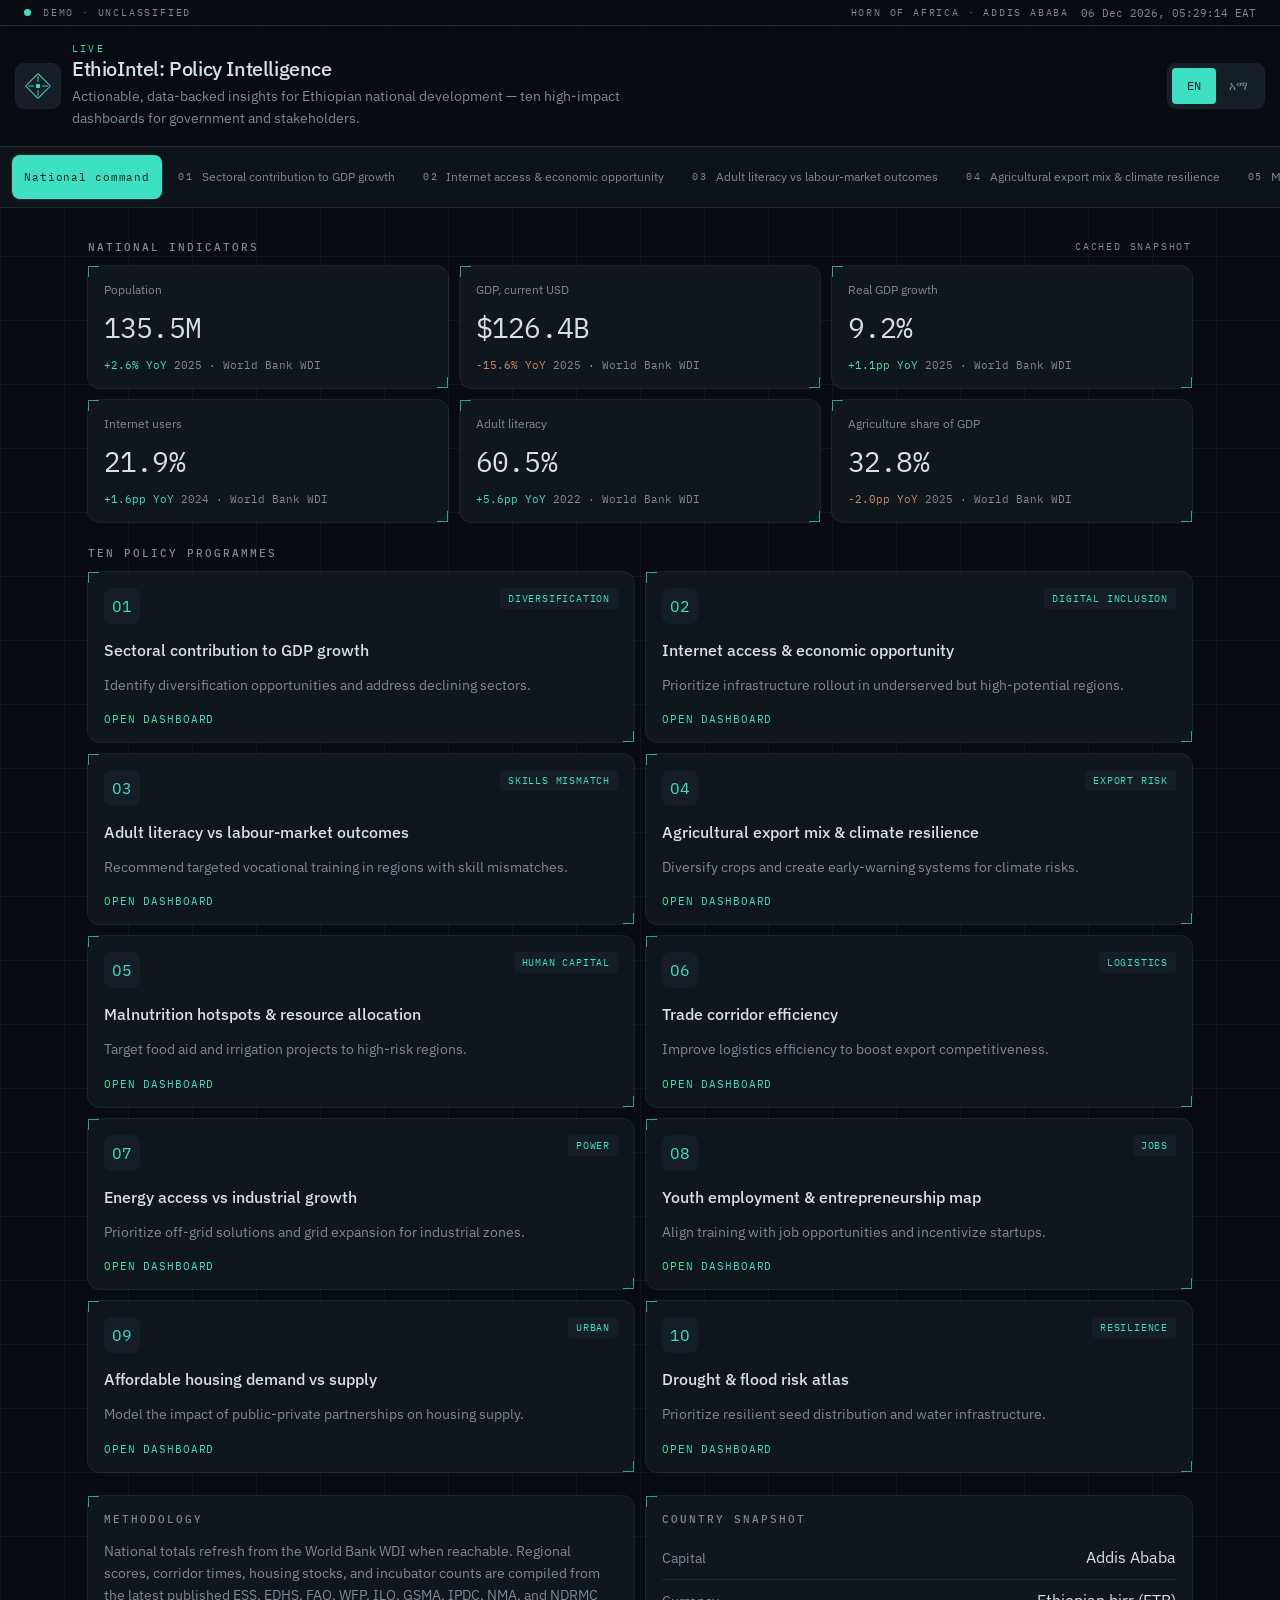
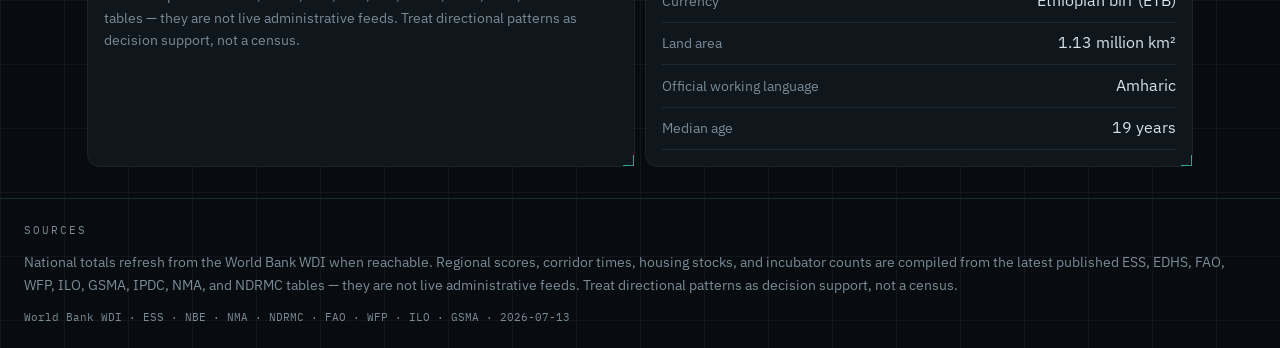
==== index.html @ a23248cf "Replace demo with ten-dashboard GitHub Pages site Ship EthioIntel as a static Pages site: bilingual " ====
<!doctype html>
<html lang="en">
  <head>
    <meta charset="utf-8" />
    <meta name="viewport" content="width=device-width, initial-scale=1" />
    <title>EthioIntel</title>
    <meta name="description" content="EthioIntel — data-backed policy intelligence for Ethiopian national development. Ten interactive dashboards for government and stakeholders." />
    <meta name="theme-color" content="#080c10" />
    <link rel="icon" type="image/svg+xml" href="favicon.svg" />
    <link rel="preconnect" href="https://fonts.googleapis.com" />
    <link rel="preconnect" href="https://fonts.gstatic.com" crossorigin />
    <link rel="stylesheet" href="https://fonts.googleapis.com/css2?family=IBM+Plex+Mono:wght@400;500&family=IBM+Plex+Sans:wght@400;500;600&family=Noto+Sans+Ethiopic:wght@400;500;600&display=swap" />
    <link rel="stylesheet" href="styles.css" />
  </head>
  <body>
    <div id="app"><p class="loading">Loading EthioIntel…</p></div>
    <script src="app.js"></script>
  </body>
</html>
---- styles.css ----
:root {
  --bg: #080c10;
  --surface: #0f161c;
  --elevated: #151e26;
  --fg: #d5e0e8;
  --muted: #7a8b97;
  --primary: #3ee0c4;
  --primary-fg: #06201a;
  --border: #1c2a34;
  --warn: #c9896a;
  --c1: #3ee0c4;
  --c2: #7aa8b8;
  --c3: #4d7c74;
  --c4: #c5d4dc;
  --c5: #3d5560;
  --font: "IBM Plex Sans", "Noto Sans Ethiopic", ui-sans-serif, system-ui, sans-serif;
  --mono: "IBM Plex Mono", ui-monospace, monospace;
}
* { box-sizing: border-box; }
html, body { margin: 0; min-height: 100dvh; background: var(--bg); color: var(--fg); font-family: var(--font); }
html[data-lang="am"] { font-family: "Noto Sans Ethiopic", var(--font); }
body {
  background-image:
    linear-gradient(to right, color-mix(in oklab, var(--fg) 4.5%, transparent) 1px, transparent 1px),
    linear-gradient(to bottom, color-mix(in oklab, var(--fg) 4.5%, transparent) 1px, transparent 1px);
  background-size: 64px 64px;
}
button:not(:disabled), [role="button"]:not(:disabled), a { cursor: pointer; }
a { color: inherit; text-decoration: none; }
h1, h2, h3 { text-wrap: balance; font-weight: 500; }
p { text-wrap: pretty; }
.wrap { max-width: 72rem; margin: 0 auto; padding: 1.5rem 1rem; display: flex; flex-direction: column; gap: 1.5rem; }
@media (min-width: 640px) { .wrap { padding: 2rem 1.5rem; } }
.bar { border-bottom: 1px solid var(--border); background: color-mix(in oklab, var(--bg) 90%, transparent); }
.bar-top, .bar-main { display: flex; align-items: center; justify-content: space-between; gap: 0.75rem; }
.bar-top { padding: 0.35rem 1rem; border-bottom: 1px solid var(--border); }
@media (min-width: 640px) { .bar-top, .bar-main { padding-left: 1.5rem; padding-right: 1.5rem; } }
.bar-main { padding: 1rem; gap: 1rem; flex-wrap: wrap; }
.brand { display: flex; gap: 0.75rem; align-items: center; min-width: 0; }
.mark {
  width: 2.75rem; height: 2.75rem; display: grid; place-items: center;
  background: var(--elevated); color: var(--primary); border-radius: 0.5rem;
  box-shadow: 0 0 0 1px color-mix(in oklab, var(--fg) 10%, transparent);
}
.live { font-family: var(--mono); font-size: 0.625rem; letter-spacing: 0.22em; color: var(--primary); text-transform: uppercase; margin: 0; }
h1 { font-size: 1.25rem; margin: 0; letter-spacing: -0.02em; }
.sub { margin: 0.25rem 0 0; color: var(--muted); font-size: 0.875rem; line-height: 1.55; max-width: 36rem; }
.micro { font-family: var(--mono); font-size: 0.625rem; letter-spacing: 0.18em; color: var(--muted); text-transform: uppercase; margin: 0; }
.dot { width: 7px; height: 7px; border-radius: 99px; background: var(--primary); animation: pulse 2.2s ease-out infinite; }
@keyframes pulse {
  0% { box-shadow: 0 0 0 0 color-mix(in oklab, var(--primary) 55%, transparent); }
  70% { box-shadow: 0 0 0 8px transparent; }
  100% { box-shadow: 0 0 0 0 transparent; }
}
.lang { display: inline-flex; height: 2.75rem; padding: 0.25rem; background: var(--elevated); border-radius: 0.5rem; box-shadow: 0 0 0 1px color-mix(in oklab, var(--fg) 10%, transparent); }
.lang button {
  min-width: 2.75rem; border: 0; background: transparent; color: var(--muted);
  font-family: var(--mono); font-size: 0.75rem; border-radius: 0.25rem; padding: 0.35rem 0.75rem;
}
.lang button[aria-pressed="true"] { background: var(--primary); color: var(--primary-fg); }
.nav { border-bottom: 1px solid var(--border); background: color-mix(in oklab, var(--surface) 80%, transparent); overflow-x: auto; display: flex; gap: 0.25rem; padding: 0.5rem 0.75rem; scrollbar-width: thin; }
.nav a {
  height: 2.75rem; display: flex; align-items: center; gap: 0.5rem; padding: 0 0.75rem;
  border-radius: 0.5rem; color: var(--muted); font-size: 0.75rem; white-space: nowrap;
}
.nav a.on, .nav a.home-on { background: var(--elevated); color: var(--primary); box-shadow: 0 0 0 1px color-mix(in oklab, var(--fg) 10%, transparent); }
.nav a.home-on { background: var(--primary); color: var(--primary-fg); font-family: var(--mono); font-size: 0.6875rem; letter-spacing: 0.08em; }
.card {
  position: relative; background: var(--surface); border-radius: 0.75rem; padding: 1rem;
  box-shadow: 0 0 0 1px color-mix(in oklab, var(--fg) 10%, transparent);
  transition: box-shadow 150ms ease-out;
}
.card:hover { box-shadow: 0 0 0 1px color-mix(in oklab, var(--primary) 45%, transparent); }
.card::before, .card::after { content: ""; position: absolute; width: 10px; height: 10px; pointer-events: none; }
.card::before { top: 0; left: 0; border-top: 1px solid color-mix(in oklab, var(--primary) 70%, transparent); border-left: 1px solid color-mix(in oklab, var(--primary) 70%, transparent); }
.card::after { right: 0; bottom: 0; border-right: 1px solid color-mix(in oklab, var(--primary) 70%, transparent); border-bottom: 1px solid color-mix(in oklab, var(--primary) 70%, transparent); }
.grid2 { display: grid; gap: 0.75rem; }
.grid3 { display: grid; gap: 0.75rem; }
@media (min-width: 640px) { .grid2 { grid-template-columns: 1fr 1fr; } .grid3 { grid-template-columns: 1fr 1fr; } }
@media (min-width: 1280px) { .grid3 { grid-template-columns: 1fr 1fr 1fr; } }
.k { color: var(--muted); font-size: 0.75rem; margin: 0; }
.v { font-family: var(--mono); font-size: 1.75rem; margin: 0.75rem 0 0; letter-spacing: -0.03em; }
.src { font-family: var(--mono); font-size: 0.6875rem; color: var(--muted); margin: 0.75rem 0 0; }
.sec { font-family: var(--mono); font-size: 0.6875rem; letter-spacing: 0.18em; color: var(--muted); text-transform: uppercase; margin: 0 0 0.75rem; }
.tag { background: var(--elevated); color: var(--primary); font-family: var(--mono); font-size: 0.625rem; letter-spacing: 0.08em; text-transform: uppercase; padding: 0.25rem 0.5rem; border-radius: 0.25rem; }
.row { display: flex; justify-content: space-between; align-items: flex-start; gap: 0.75rem; }
.icon { width: 2.25rem; height: 2.25rem; display: grid; place-items: center; background: var(--elevated); color: var(--primary); border-radius: 0.5rem; }
.muted { color: var(--muted); font-size: 0.875rem; line-height: 1.6; }
.heat { display: grid; grid-template-columns: 1fr 1fr; gap: 0.5rem; }
@media (min-width: 768px) {
  .heat.atlas {
    grid-template-columns: 1.05fr 1.25fr 1fr 1.2fr;
    grid-template-areas:
      "tigray tigray afar somali"
      "benishangul amhara afar somali"
      "gambela oromia harari somali"
      "gambela south sidama dire"
      ". addis addis .";
  }
  .heat.atlas [data-id="tigray"] { grid-area: tigray; }
  .heat.atlas [data-id="afar"] { grid-area: afar; }
  .heat.atlas [data-id="somali"] { grid-area: somali; }
  .heat.atlas [data-id="benishangul"] { grid-area: benishangul; }
  .heat.atlas [data-id="amhara"] { grid-area: amhara; }
  .heat.atlas [data-id="gambela"] { grid-area: gambela; }
  .heat.atlas [data-id="oromia"] { grid-area: oromia; }
  .heat.atlas [data-id="harari"] { grid-area: harari; }
  .heat.atlas [data-id="south"] { grid-area: south; }
  .heat.atlas [data-id="sidama"] { grid-area: sidama; }
  .heat.atlas [data-id="dire"] { grid-area: dire; }
  .heat.atlas [data-id="addis"] { grid-area: addis; }
}
.atlas-scale {
  display: inline-block; width: 3.5rem; height: 0.35rem; border-radius: 99px; vertical-align: middle; margin: 0 0.35rem;
  background: linear-gradient(to right, color-mix(in oklab, var(--primary) 12%, var(--elevated)), var(--primary));
}
.heat div { border-radius: 0.5rem; padding: 0.75rem; box-shadow: 0 0 0 1px color-mix(in oklab, var(--fg) 10%, transparent); }
.heat p { margin: 0; font-size: 0.75rem; }
.heat b { display: block; font-family: var(--mono); font-size: 1.125rem; font-weight: 500; margin-top: 0.25rem; }
.bars { display: flex; align-items: flex-end; gap: 0.5rem; height: 14rem; padding-top: 0.5rem; }
.bars .col { flex: 1; display: flex; flex-direction: column; justify-content: flex-end; align-items: center; gap: 0.35rem; min-width: 0; }
.stack { width: 100%; max-width: 2.75rem; display: flex; flex-direction: column-reverse; height: 12rem; }
.stack span, .bars .bar { display: block; width: 100%; border-radius: 2px 2px 0 0; }
.bars .lbl { font-family: var(--mono); font-size: 0.625rem; color: var(--muted); }
.hbar { display: grid; gap: 0.65rem; }
.hbar .lab { display: flex; justify-content: space-between; font-size: 0.8rem; margin-bottom: 0.2rem; }
.track { height: 0.5rem; background: var(--elevated); border-radius: 99px; overflow: hidden; }
.fill { height: 100%; background: var(--primary); border-radius: 99px; }
.pie-wrap { display: flex; flex-direction: column; gap: 0.75rem; }
@media (min-width: 640px) { .pie-wrap { flex-direction: row; align-items: center; } }
.pie { width: 9rem; height: 9rem; border-radius: 50%; flex-shrink: 0; }
.legend { list-style: none; margin: 0; padding: 0; display: grid; gap: 0.5rem; flex: 1; }
.legend li { display: flex; justify-content: space-between; gap: 0.5rem; font-size: 0.875rem; }
.sw { width: 0.625rem; height: 0.625rem; border-radius: 2px; display: inline-block; margin-right: 0.5rem; }
.insight { border-top: 1px solid var(--border); padding-top: 1rem; margin-top: 1rem; }
.insight:first-child { border: 0; margin-top: 0; padding-top: 0; }
.kind { font-family: var(--mono); font-size: 0.625rem; letter-spacing: 0.08em; color: var(--primary); text-transform: uppercase; margin: 0; }
.gap { background: var(--elevated); color: var(--warn); font-family: var(--mono); font-size: 0.625rem; text-transform: uppercase; padding: 0.15rem 0.4rem; border-radius: 0.25rem; }
footer { border-top: 1px solid var(--border); padding: 1.5rem 1rem; }
@media (min-width: 640px) { footer { padding-left: 1.5rem; padding-right: 1.5rem; } }
.back {
  display: inline-flex; align-items: center; height: 2.75rem; padding: 0 0.75rem;
  background: var(--elevated); border-radius: 0.5rem; font-family: var(--mono);
  font-size: 0.6875rem; letter-spacing: 0.08em; text-transform: uppercase; color: var(--muted);
  box-shadow: 0 0 0 1px color-mix(in oklab, var(--fg) 10%, transparent);
}
.pair { display: grid; gap: 0.85rem; }
.pair .two { display: grid; gap: 0.3rem; }
.pair .two .track:nth-child(2) .fill { background: var(--c2); }
@media (prefers-reduced-motion: reduce) { .dot { animation: none; } }
.clock { font-family: var(--mono); font-size: 0.6875rem; color: var(--muted); }
.open { font-family: var(--mono); font-size: 0.6875rem; letter-spacing: 0.08em; color: var(--primary); text-transform: uppercase; margin: 1rem 0 0; }
.delta { color: var(--primary); font-family: var(--mono); font-size: 0.6875rem; }
.delta.down { color: var(--warn); }
.loading { font-family: var(--mono); font-size: 0.6875rem; color: var(--muted); padding: 0.5rem 1rem 0; }
@media (max-width: 639px) { .hide-sm { display: none; } }
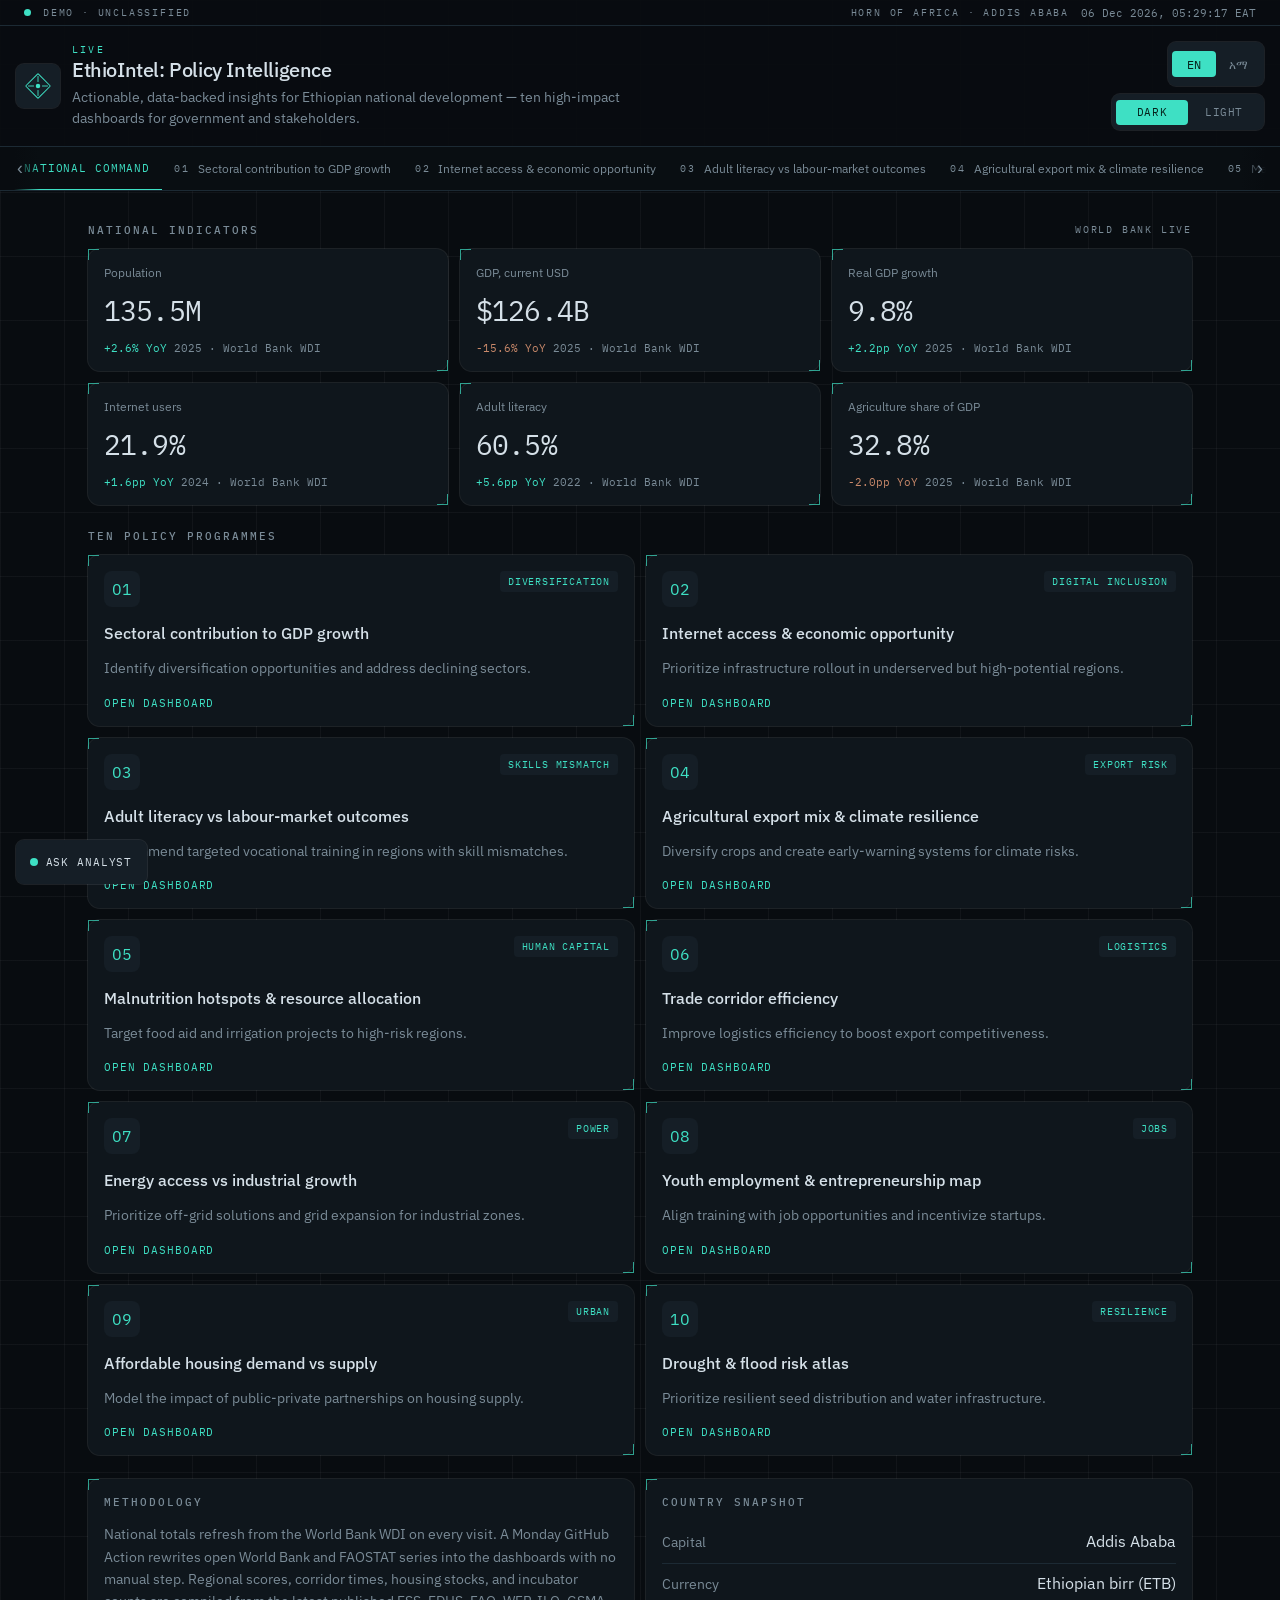
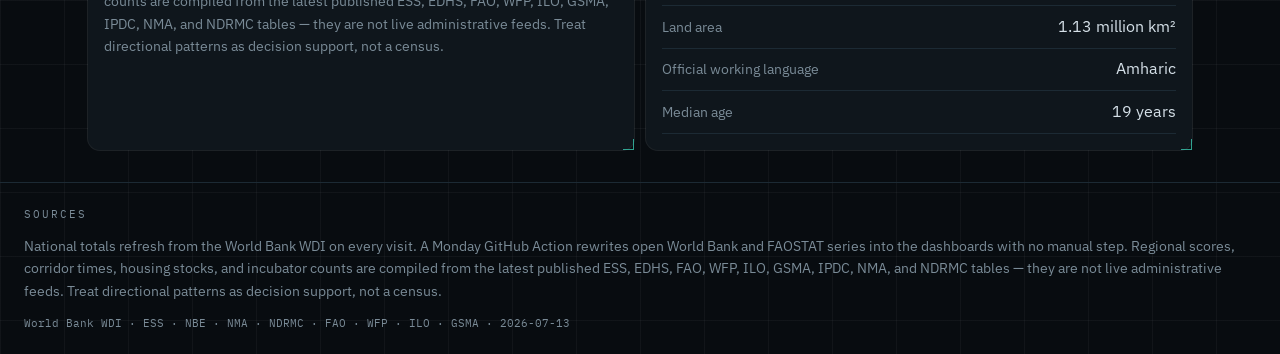
==== commit b6d3f8e0: "Add weekly open-data refresh and on-site policy analyst Homepage KPIs and compatible dashboard serie" ====
--- a/index.html
+++ b/index.html
@@ -1,5 +1,5 @@
 <!doctype html>
-<html lang="en">
+<html lang="en" data-theme="dark">
   <head>
     <meta charset="utf-8" />
     <meta name="viewport" content="width=device-width, initial-scale=1" />
@@ -11,9 +11,21 @@
     <link rel="preconnect" href="https://fonts.gstatic.com" crossorigin />
     <link rel="stylesheet" href="https://fonts.googleapis.com/css2?family=IBM+Plex+Mono:wght@400;500&family=IBM+Plex+Sans:wght@400;500;600&family=Noto+Sans+Ethiopic:wght@400;500;600&display=swap" />
     <link rel="stylesheet" href="styles.css" />
+    <script>
+      (function () {
+        try {
+          var t = localStorage.getItem("ethiointel-theme");
+          if (t === "light" || t === "dark") {
+            document.documentElement.setAttribute("data-theme", t);
+            document.documentElement.style.colorScheme = t;
+          }
+        } catch (e) {}
+      })();
+    </script>
   </head>
   <body>
     <div id="app"><p class="loading">Loading EthioIntel…</p></div>
+    <div id="analyst-root"></div>
     <script src="app.js"></script>
   </body>
 </html>
--- a/styles.css
+++ b/styles.css
@@ -15,6 +15,24 @@
   --c5: #3d5560;
   --font: "IBM Plex Sans", "Noto Sans Ethiopic", ui-sans-serif, system-ui, sans-serif;
   --mono: "IBM Plex Mono", ui-monospace, monospace;
+  color-scheme: dark;
+}
+html[data-theme="light"] {
+  --bg: #eef2f4;
+  --surface: #f7fafb;
+  --elevated: #e4eaee;
+  --fg: #152228;
+  --muted: #5a6d77;
+  --primary: #0c7d6e;
+  --primary-fg: #f3fbf9;
+  --border: #c9d4da;
+  --warn: #9a5a3c;
+  --c1: #0c7d6e;
+  --c2: #3d6a7a;
+  --c3: #4f8f82;
+  --c4: #1f3a44;
+  --c5: #7a93a0;
+  color-scheme: light;
 }
 * { box-sizing: border-box; }
 html, body { margin: 0; min-height: 100dvh; background: var(--bg); color: var(--fg); font-family: var(--font); }
@@ -24,6 +42,11 @@
     linear-gradient(to right, color-mix(in oklab, var(--fg) 4.5%, transparent) 1px, transparent 1px),
     linear-gradient(to bottom, color-mix(in oklab, var(--fg) 4.5%, transparent) 1px, transparent 1px);
   background-size: 64px 64px;
+}
+html[data-theme="light"] body {
+  background-image:
+    linear-gradient(to right, color-mix(in oklab, var(--fg) 7%, transparent) 1px, transparent 1px),
+    linear-gradient(to bottom, color-mix(in oklab, var(--fg) 7%, transparent) 1px, transparent 1px);
 }
 button:not(:disabled), [role="button"]:not(:disabled), a { cursor: pointer; }
 a { color: inherit; text-decoration: none; }
@@ -52,19 +75,46 @@
   70% { box-shadow: 0 0 0 8px transparent; }
   100% { box-shadow: 0 0 0 0 transparent; }
 }
-.lang { display: inline-flex; height: 2.75rem; padding: 0.25rem; background: var(--elevated); border-radius: 0.5rem; box-shadow: 0 0 0 1px color-mix(in oklab, var(--fg) 10%, transparent); }
-.lang button {
+.toggles { display: flex; flex-direction: column; align-items: stretch; gap: 0.5rem; }
+@media (min-width: 640px) { .toggles { align-items: flex-end; } }
+.lang, .theme {
+  display: inline-flex; align-items: center; padding: 0.25rem; background: var(--elevated);
+  border-radius: 0.5rem; box-shadow: 0 0 0 1px color-mix(in oklab, var(--fg) 10%, transparent);
+}
+.lang { height: 2.75rem; }
+.theme { height: 2.25rem; }
+.lang button, .theme button {
   min-width: 2.75rem; border: 0; background: transparent; color: var(--muted);
   font-family: var(--mono); font-size: 0.75rem; border-radius: 0.25rem; padding: 0.35rem 0.75rem;
-}
-.lang button[aria-pressed="true"] { background: var(--primary); color: var(--primary-fg); }
-.nav { border-bottom: 1px solid var(--border); background: color-mix(in oklab, var(--surface) 80%, transparent); overflow-x: auto; display: flex; gap: 0.25rem; padding: 0.5rem 0.75rem; scrollbar-width: thin; }
+  display: inline-flex; align-items: center; justify-content: center; gap: 0.35rem;
+}
+.theme button { font-size: 0.6875rem; letter-spacing: 0.06em; text-transform: uppercase; min-width: 4.5rem; }
+.lang button[aria-pressed="true"], .theme button[aria-pressed="true"] { background: var(--primary); color: var(--primary-fg); }
+
+.nav-rail { position: relative; border-bottom: 1px solid var(--border); background: color-mix(in oklab, var(--bg) 82%, var(--surface)); }
+.nav {
+  overflow-x: auto; display: flex; gap: 0; padding: 0 0.75rem;
+  scrollbar-width: none; -ms-overflow-style: none;
+}
+.nav::-webkit-scrollbar { display: none; height: 0; }
 .nav a {
   height: 2.75rem; display: flex; align-items: center; gap: 0.5rem; padding: 0 0.75rem;
-  border-radius: 0.5rem; color: var(--muted); font-size: 0.75rem; white-space: nowrap;
-}
-.nav a.on, .nav a.home-on { background: var(--elevated); color: var(--primary); box-shadow: 0 0 0 1px color-mix(in oklab, var(--fg) 10%, transparent); }
-.nav a.home-on { background: var(--primary); color: var(--primary-fg); font-family: var(--mono); font-size: 0.6875rem; letter-spacing: 0.08em; }
+  color: var(--muted); font-size: 0.75rem; white-space: nowrap;
+  border-bottom: 2px solid transparent; margin-bottom: -1px;
+}
+.nav a.on, .nav a.home-on { color: var(--primary); border-bottom-color: var(--primary); background: transparent; box-shadow: none; }
+.nav a.home-on { font-family: var(--mono); font-size: 0.6875rem; letter-spacing: 0.08em; text-transform: uppercase; }
+.nav a:hover { color: var(--fg); }
+.nav-chevron {
+  position: absolute; top: 0; bottom: 0; width: 2.5rem; border: 0; color: var(--muted);
+  display: grid; place-items: center; z-index: 2; padding: 0; font-size: 1.1rem;
+}
+.nav-chevron.left { left: 0; background: linear-gradient(to right, var(--bg) 35%, transparent); }
+.nav-chevron.right { right: 0; background: linear-gradient(to left, var(--bg) 35%, transparent); }
+.nav-chevron:hover { color: var(--fg); }
+.nav.pad-l { padding-left: 2.5rem; }
+.nav.pad-r { padding-right: 2.5rem; }
+
 .card {
   position: relative; background: var(--surface); border-radius: 0.75rem; padding: 1rem;
   box-shadow: 0 0 0 1px color-mix(in oklab, var(--fg) 10%, transparent);
@@ -83,10 +133,13 @@
 .src { font-family: var(--mono); font-size: 0.6875rem; color: var(--muted); margin: 0.75rem 0 0; }
 .sec { font-family: var(--mono); font-size: 0.6875rem; letter-spacing: 0.18em; color: var(--muted); text-transform: uppercase; margin: 0 0 0.75rem; }
 .tag { background: var(--elevated); color: var(--primary); font-family: var(--mono); font-size: 0.625rem; letter-spacing: 0.08em; text-transform: uppercase; padding: 0.25rem 0.5rem; border-radius: 0.25rem; }
-.row { display: flex; justify-content: space-between; align-items: flex-start; gap: 0.75rem; }
+.row { display: flex; justify-content: space-between; align-items: flex-start; gap: 0.75rem; flex-wrap: wrap; }
 .icon { width: 2.25rem; height: 2.25rem; display: grid; place-items: center; background: var(--elevated); color: var(--primary); border-radius: 0.5rem; }
 .muted { color: var(--muted); font-size: 0.875rem; line-height: 1.6; }
 .heat { display: grid; grid-template-columns: 1fr 1fr; gap: 0.5rem; }
+.heat.ranked { grid-template-columns: 1fr; }
+@media (min-width: 640px) { .heat.ranked { grid-template-columns: 1fr 1fr; } }
+@media (min-width: 1024px) { .heat.ranked { grid-template-columns: 1fr 1fr 1fr; } }
 @media (min-width: 768px) {
   .heat.atlas {
     grid-template-columns: 1.05fr 1.25fr 1fr 1.2fr;
@@ -114,24 +167,63 @@
   display: inline-block; width: 3.5rem; height: 0.35rem; border-radius: 99px; vertical-align: middle; margin: 0 0.35rem;
   background: linear-gradient(to right, color-mix(in oklab, var(--primary) 12%, var(--elevated)), var(--primary));
 }
-.heat div { border-radius: 0.5rem; padding: 0.75rem; box-shadow: 0 0 0 1px color-mix(in oklab, var(--fg) 10%, transparent); }
+.heat button {
+  width: 100%; border: 0; border-radius: 0.5rem; padding: 0.75rem; text-align: left; color: inherit;
+  box-shadow: 0 0 0 1px color-mix(in oklab, var(--fg) 10%, transparent); font: inherit;
+}
+.heat button.on { box-shadow: 0 0 0 1px color-mix(in oklab, var(--primary) 55%, transparent); }
+.heat button.dim { opacity: 0.45; }
 .heat p { margin: 0; font-size: 0.75rem; }
 .heat b { display: block; font-family: var(--mono); font-size: 1.125rem; font-weight: 500; margin-top: 0.25rem; }
-.bars { display: flex; align-items: flex-end; gap: 0.5rem; height: 14rem; padding-top: 0.5rem; }
-.bars .col { flex: 1; display: flex; flex-direction: column; justify-content: flex-end; align-items: center; gap: 0.35rem; min-width: 0; }
-.stack { width: 100%; max-width: 2.75rem; display: flex; flex-direction: column-reverse; height: 12rem; }
-.stack span, .bars .bar { display: block; width: 100%; border-radius: 2px 2px 0 0; }
-.bars .lbl { font-family: var(--mono); font-size: 0.625rem; color: var(--muted); }
-.hbar { display: grid; gap: 0.65rem; }
-.hbar .lab { display: flex; justify-content: space-between; font-size: 0.8rem; margin-bottom: 0.2rem; }
+
+.chart-tools { display: flex; flex-wrap: wrap; align-items: center; justify-content: space-between; gap: 0.5rem; margin-bottom: 0.5rem; }
+.chips { display: flex; flex-wrap: wrap; gap: 0.15rem; }
+.chip, .seg {
+  border: 0; background: transparent; color: var(--muted); font-family: var(--mono);
+  font-size: 0.625rem; letter-spacing: 0.06em; text-transform: uppercase; padding: 0.35rem 0.5rem; border-radius: 0.25rem;
+}
+.chip.on, .seg.on { color: var(--fg); }
+.chip { display: inline-flex; align-items: center; gap: 0.4rem; }
+.chip:not(.on) { opacity: 0.4; }
+.chip .sw { width: 0.5rem; height: 0.5rem; border-radius: 2px; display: inline-block; }
+.seg-wrap { display: inline-flex; background: var(--elevated); border-radius: 0.25rem; padding: 0.15rem; box-shadow: 0 0 0 1px color-mix(in oklab, var(--fg) 10%, transparent); }
+.seg.on { background: var(--primary); color: var(--primary-fg); }
+.readout { font-family: var(--mono); font-size: 0.6875rem; color: var(--muted); min-height: 1.2rem; margin: 0.6rem 0 0; letter-spacing: 0.02em; }
+.readout .hi { color: var(--primary); }
+.years { display: flex; flex-wrap: wrap; gap: 0.15rem; margin-top: 0.4rem; }
+.years button {
+  border: 0; background: transparent; color: var(--muted); font-family: var(--mono); font-size: 0.625rem;
+  padding: 0.3rem 0.5rem; border-radius: 0.25rem;
+}
+.years button.on { background: var(--primary); color: var(--primary-fg); }
+
+.svg-chart { width: 100%; height: 14rem; display: block; }
+.svg-chart .bar, .svg-chart .dot, .svg-chart .slice { cursor: pointer; transition: opacity 150ms ease-out; }
+.svg-chart text { font-family: var(--mono); font-size: 10px; fill: var(--muted); }
+
+.pie-wrap { display: flex; flex-direction: column; gap: 0.75rem; }
+@media (min-width: 640px) { .pie-wrap { flex-direction: row; align-items: center; } }
+.pie-svg { width: 10rem; height: 10rem; flex-shrink: 0; }
+.legend { list-style: none; margin: 0; padding: 0; display: grid; gap: 0.15rem; flex: 1; }
+.legend button {
+  width: 100%; display: flex; justify-content: space-between; gap: 0.5rem; font-size: 0.875rem;
+  border: 0; background: transparent; color: inherit; padding: 0.35rem 0.15rem; text-align: left; font-family: inherit;
+}
+.legend button.dim { opacity: 0.35; }
+.sw { width: 0.625rem; height: 0.625rem; border-radius: 2px; display: inline-block; margin-right: 0.5rem; }
+
+.pair { display: grid; gap: 0.5rem; }
+.pair button {
+  border: 0; background: transparent; color: inherit; text-align: left; font: inherit; padding: 0.35rem 0;
+  border-radius: 0.25rem;
+}
+.pair button.dim { opacity: 0.4; }
+.pair .lab { display: flex; justify-content: space-between; font-size: 0.8rem; margin-bottom: 0.2rem; }
+.pair .two { display: grid; gap: 0.3rem; }
 .track { height: 0.5rem; background: var(--elevated); border-radius: 99px; overflow: hidden; }
 .fill { height: 100%; background: var(--primary); border-radius: 99px; }
-.pie-wrap { display: flex; flex-direction: column; gap: 0.75rem; }
-@media (min-width: 640px) { .pie-wrap { flex-direction: row; align-items: center; } }
-.pie { width: 9rem; height: 9rem; border-radius: 50%; flex-shrink: 0; }
-.legend { list-style: none; margin: 0; padding: 0; display: grid; gap: 0.5rem; flex: 1; }
-.legend li { display: flex; justify-content: space-between; gap: 0.5rem; font-size: 0.875rem; }
-.sw { width: 0.625rem; height: 0.625rem; border-radius: 2px; display: inline-block; margin-right: 0.5rem; }
+.pair .two .track:nth-child(2) .fill { background: var(--c2); }
+
 .insight { border-top: 1px solid var(--border); padding-top: 1rem; margin-top: 1rem; }
 .insight:first-child { border: 0; margin-top: 0; padding-top: 0; }
 .kind { font-family: var(--mono); font-size: 0.625rem; letter-spacing: 0.08em; color: var(--primary); text-transform: uppercase; margin: 0; }
@@ -144,9 +236,6 @@
   font-size: 0.6875rem; letter-spacing: 0.08em; text-transform: uppercase; color: var(--muted);
   box-shadow: 0 0 0 1px color-mix(in oklab, var(--fg) 10%, transparent);
 }
-.pair { display: grid; gap: 0.85rem; }
-.pair .two { display: grid; gap: 0.3rem; }
-.pair .two .track:nth-child(2) .fill { background: var(--c2); }
 @media (prefers-reduced-motion: reduce) { .dot { animation: none; } }
 .clock { font-family: var(--mono); font-size: 0.6875rem; color: var(--muted); }
 .open { font-family: var(--mono); font-size: 0.6875rem; letter-spacing: 0.08em; color: var(--primary); text-transform: uppercase; margin: 1rem 0 0; }
@@ -155,3 +244,65 @@
 .loading { font-family: var(--mono); font-size: 0.6875rem; color: var(--muted); padding: 0.5rem 1rem 0; }
 @media (max-width: 639px) { .hide-sm { display: none; } }
 
+.ask-fab {
+  position: fixed; left: 1rem; bottom: 1rem; z-index: 40;
+  display: inline-flex; align-items: center; gap: 0.5rem; height: 2.75rem; padding: 0 0.9rem;
+  background: var(--elevated); color: var(--fg); border: 0; border-radius: 0.5rem; font: inherit;
+  font-family: var(--mono); font-size: 0.6875rem; letter-spacing: 0.08em; text-transform: uppercase;
+  box-shadow: 0 0 0 1px color-mix(in oklab, var(--fg) 10%, transparent);
+}
+.ask-fab-dot { width: 0.45rem; height: 0.45rem; border-radius: 99px; background: var(--primary); }
+.ask-layer { position: fixed; inset: 0; z-index: 50; }
+.ask-scrim { position: absolute; inset: 0; border: 0; background: color-mix(in oklab, var(--bg) 70%, transparent); }
+.ask-panel {
+  position: absolute; inset: auto 0 0; max-height: 88dvh; display: flex; flex-direction: column;
+  background: var(--surface); border-radius: 1rem 1rem 0 0;
+  box-shadow: 0 0 0 1px color-mix(in oklab, var(--fg) 10%, transparent);
+}
+@media (min-width: 640px) {
+  .ask-panel {
+    inset: 0 auto 0 0; width: 26.5rem; max-height: none; border-radius: 0;
+    border-right: 1px solid var(--border);
+  }
+}
+.ask-head { display: flex; justify-content: space-between; gap: 0.75rem; padding: 1rem; border-bottom: 1px solid var(--border); }
+.ask-head h2 { margin: 0.15rem 0 0; font-size: 1rem; font-weight: 500; }
+.ask-head .muted { margin: 0.4rem 0 0; font-size: 0.8rem; line-height: 1.5; }
+.ask-x {
+  width: 2.75rem; height: 2.75rem; border: 0; background: transparent; color: var(--muted);
+  font-size: 1.25rem; border-radius: 0.5rem;
+}
+.ask-list { flex: 1; min-height: 0; overflow: auto; padding: 1rem; }
+.ask-sugs { display: flex; flex-wrap: wrap; gap: 0.5rem; margin-top: 0.5rem; }
+.ask-sugs button {
+  border: 0; background: var(--elevated); color: var(--fg); text-align: left; font: inherit; font-size: 0.8rem;
+  padding: 0.5rem 0.65rem; border-radius: 0.5rem;
+  box-shadow: 0 0 0 1px color-mix(in oklab, var(--fg) 10%, transparent);
+}
+.ask-progs { list-style: none; margin: 0.5rem 0 0; padding: 0; }
+.ask-progs a { display: block; padding: 0.5rem 0.4rem; color: var(--muted); border-radius: 0.4rem; }
+.ask-msg { max-width: 95%; font-size: 0.875rem; line-height: 1.55; margin: 0 0 0.75rem; color: var(--muted); }
+.ask-msg.user {
+  margin-left: auto; background: var(--elevated); color: var(--fg); padding: 0.6rem 0.75rem; border-radius: 0.75rem;
+  box-shadow: 0 0 0 1px color-mix(in oklab, var(--fg) 10%, transparent);
+}
+.ask-msg strong { color: var(--fg); font-weight: 500; }
+.ask-think { color: var(--primary); }
+.ask-form {
+  display: flex; gap: 0.5rem; padding: 0.75rem; border-top: 1px solid var(--border); background: var(--elevated);
+  margin: 0 0.75rem 0.5rem; border-radius: 0.5rem;
+  box-shadow: 0 0 0 1px color-mix(in oklab, var(--fg) 10%, transparent);
+}
+.ask-form textarea {
+  flex: 1; min-height: 2.75rem; resize: none; border: 0; background: transparent; color: var(--fg);
+  font: inherit; font-size: 0.875rem; padding: 0.45rem 0.25rem;
+}
+.ask-form textarea:focus { outline: none; }
+.ask-send {
+  border: 0; background: var(--primary); color: var(--primary-fg); border-radius: 0.25rem;
+  font-family: var(--mono); font-size: 0.625rem; letter-spacing: 0.08em; text-transform: uppercase;
+  padding: 0 0.7rem; min-height: 2.75rem;
+}
+.ask-send:disabled { opacity: 0.4; }
+.ask-hint { margin: 0 1rem 0.75rem; }
+
